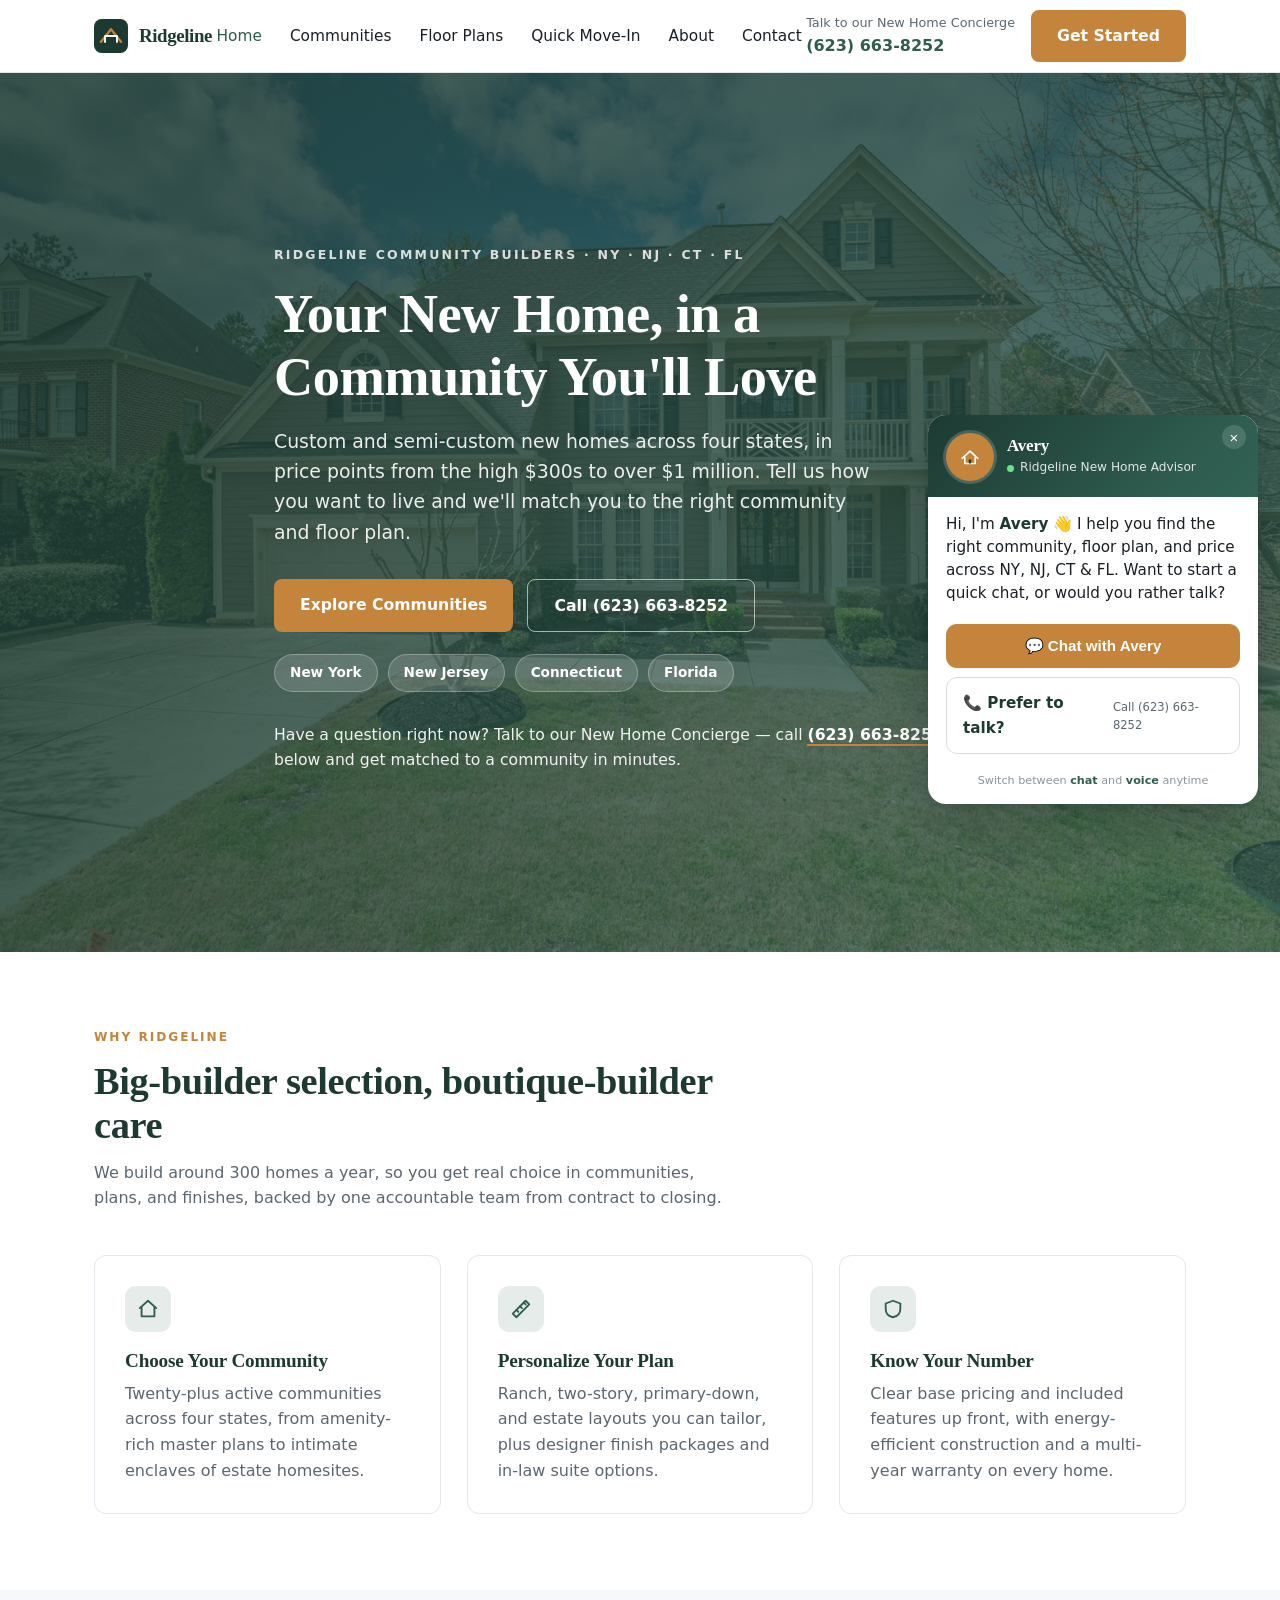
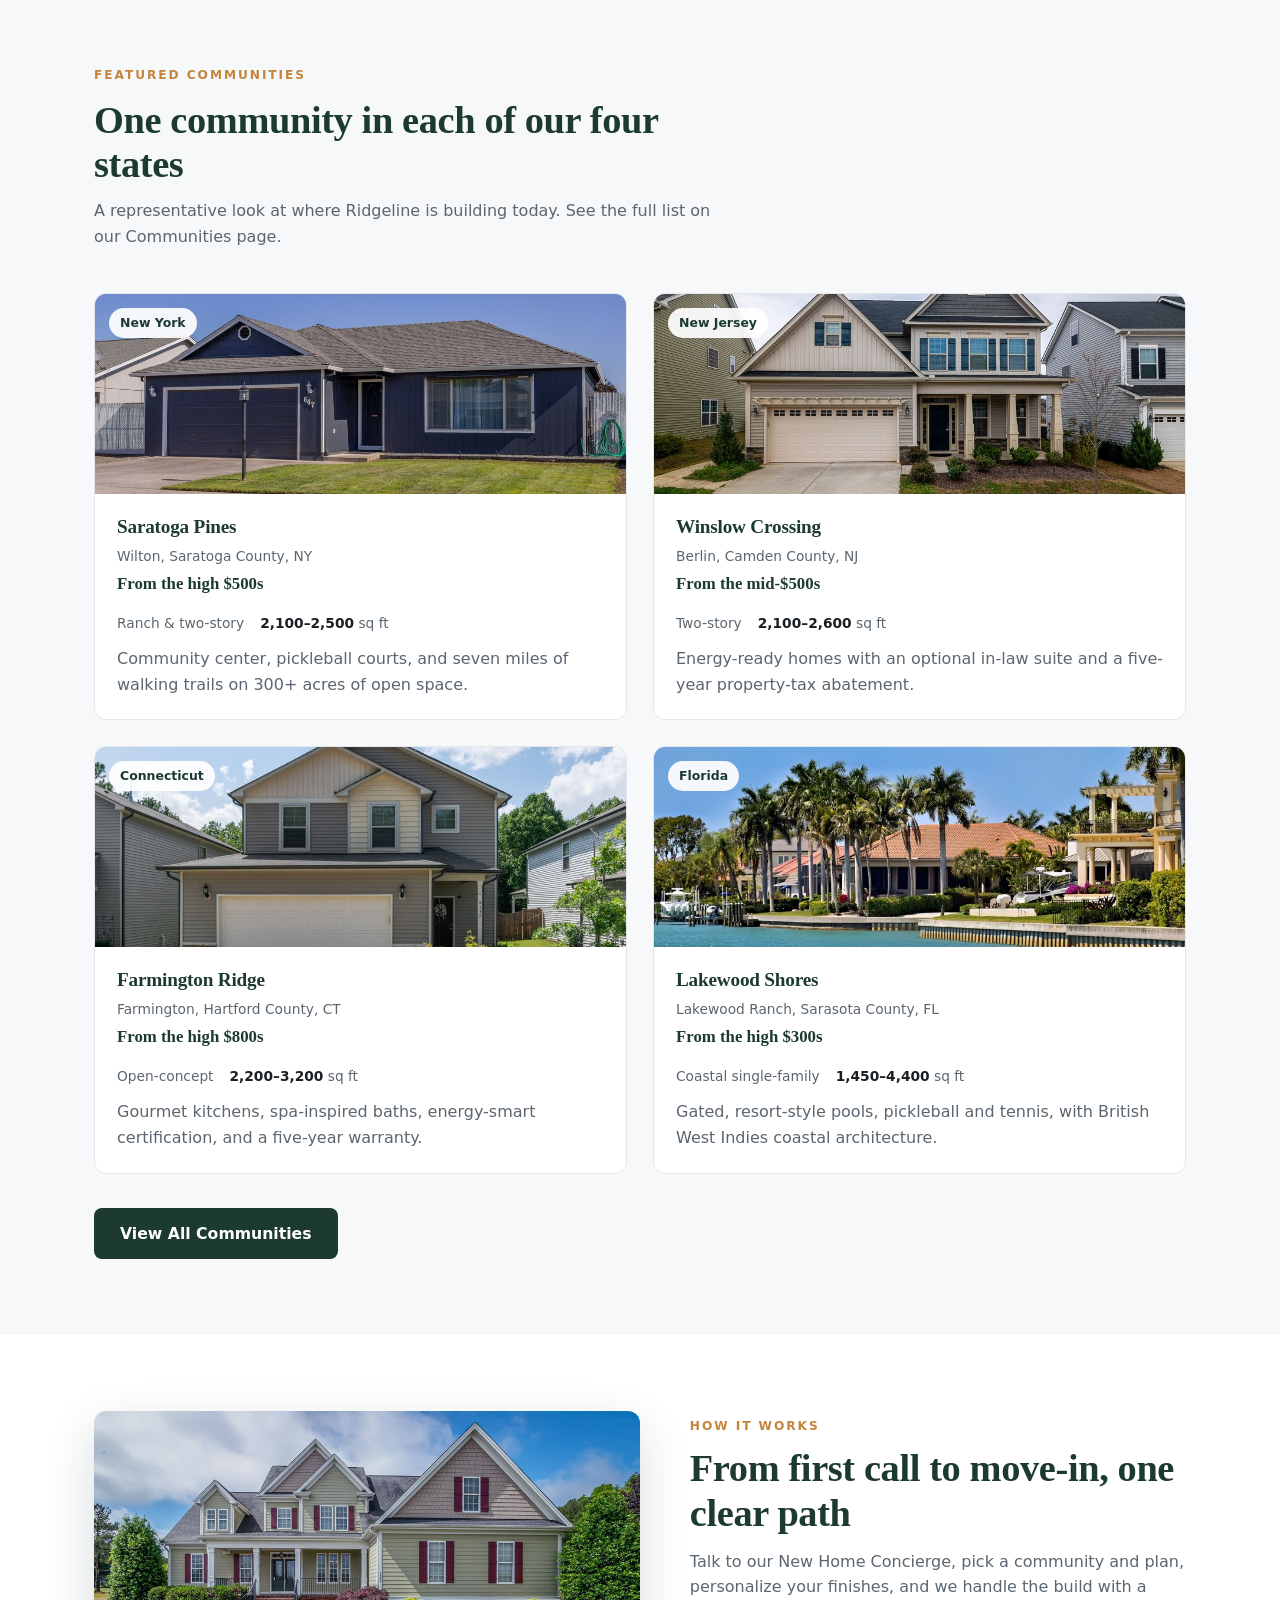
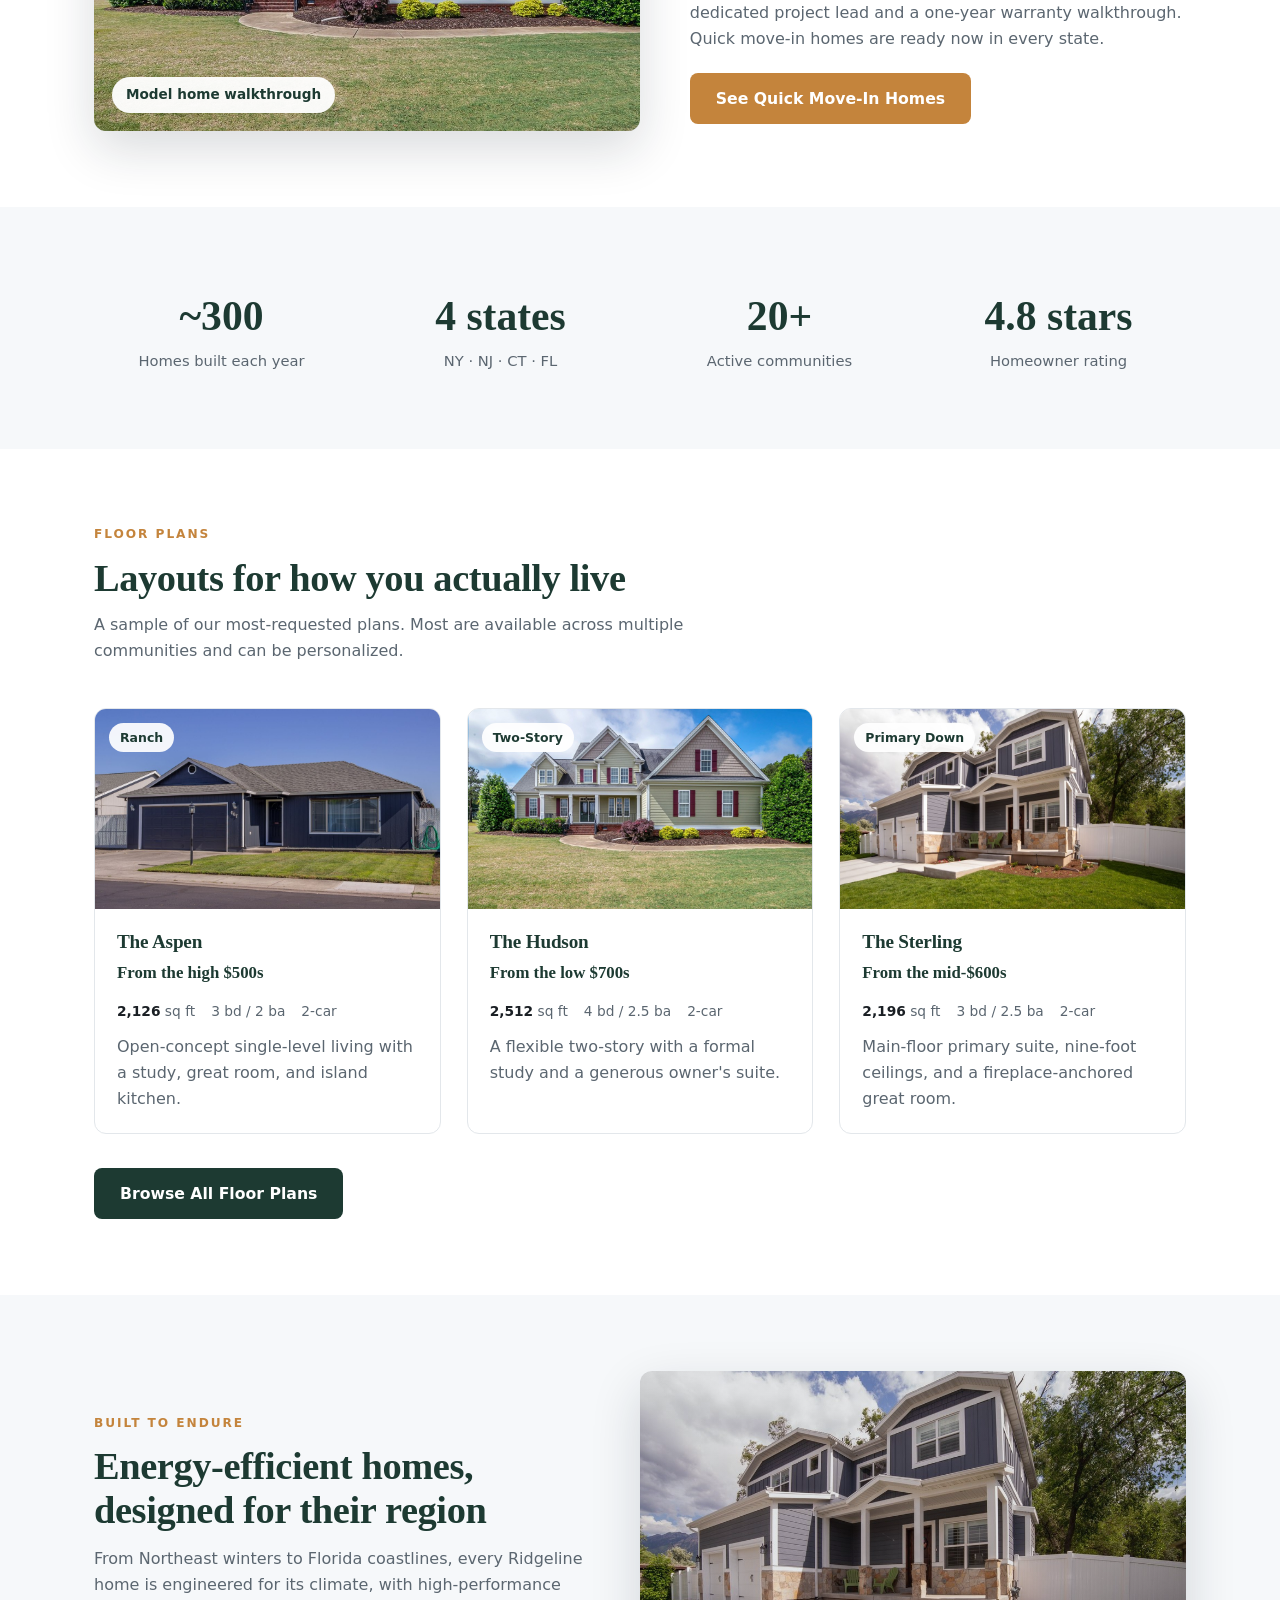
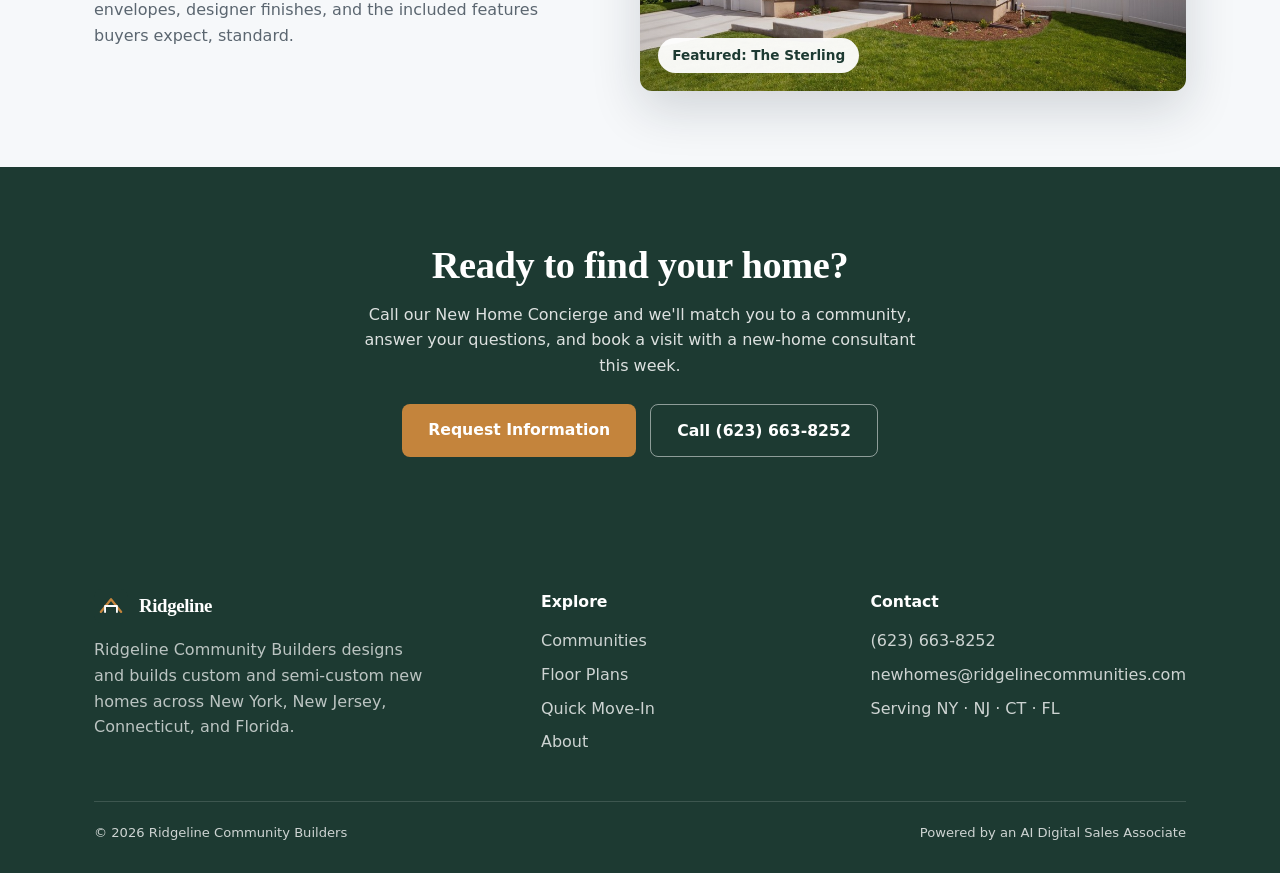
==== index.html @ 49676706 "Ridgeline Communities DSA demo: site + Avery GHL chat widget + branded concierge launcher (chat/voic" ====
<!doctype html>
<html lang="en">
<head>
<meta charset="utf-8">
<meta name="viewport" content="width=device-width, initial-scale=1">
<meta name="robots" content="noindex,nofollow">
<title>Ridgeline Community Builders | New Homes in NY, NJ, CT &amp; FL</title>
<meta name="description" content="Ridgeline Community Builders designs and builds custom and semi-custom new homes across New York, New Jersey, Connecticut, and Florida. Find your community, floor plan, and price.">
<link rel="stylesheet" href="assets/style.css">
<link rel="icon" href="data:image/svg+xml,%3Csvg xmlns='http://www.w3.org/2000/svg' viewBox='0 0 40 40'%3E%3Crect width='40' height='40' rx='9' fill='%231d3a32'/%3E%3C/svg%3E">
</head>
<body>

<header class="site"><div class="wrap">
  <a class="logo" href="index.html"><svg class="mark" viewBox="0 0 40 40" fill="none" xmlns="http://www.w3.org/2000/svg"><rect width="40" height="40" rx="9" fill="#1d3a32"/><path d="M8 27L20 12l12 15" stroke="#c4843c" stroke-width="2.6" stroke-linecap="round" stroke-linejoin="round"/><path d="M13 27V20h14v7" stroke="#fff" stroke-width="2.2" stroke-linecap="round" stroke-linejoin="round"/></svg>Ridgeline</a>
  <nav class="main"><a href="index.html" style="color:var(--brand)">Home</a><a href="communities.html">Communities</a><a href="homes.html">Floor Plans</a><a href="quick-move-in.html">Quick Move-In</a><a href="about.html">About</a><a href="contact.html">Contact</a></nav>
  <div class="nav-cta">
    <div class="nav-phone"><span>Talk to our New Home Concierge</span><a href="tel:+16236638252">(623) 663-8252</a></div>
    <a class="btn" href="contact.html">Get Started</a>
  </div>
</div></header>

<!-- HERO -->
<section class="hero" style="background-image:linear-gradient(135deg,rgba(29,58,50,.86),rgba(47,93,80,.70)),url('assets/img/hero.jpg');background-size:cover;background-position:center"><div class="wrap">
  <p class="eyebrow">Ridgeline Community Builders &middot; NY &middot; NJ &middot; CT &middot; FL</p>
  <h1>Your New Home, in a Community You'll Love</h1>
  <p class="lead">Custom and semi-custom new homes across four states, in price points from the high $300s to over $1 million. Tell us how you want to live and we'll match you to the right community and floor plan.</p>
  <div class="actions">
    <a class="btn" href="communities.html">Explore Communities</a>
    <a class="btn ghost" href="tel:+16236638252">Call (623) 663-8252</a>
  </div>
  <div class="states">
    <span class="state-pill">New York</span>
    <span class="state-pill">New Jersey</span>
    <span class="state-pill">Connecticut</span>
    <span class="state-pill">Florida</span>
  </div>
  <p class="callbar">Have a question right now? Talk to our New Home Concierge &mdash; call <a href="tel:+16236638252">(623) 663-8252</a> or chat below and get matched to a community in minutes.</p>
</div></section>

<!-- WHY RIDGELINE -->
<section><div class="wrap">
  <div class="section-head"><p class="eyebrow">Why Ridgeline</p><h2>Big-builder selection, boutique-builder care</h2><p style="margin-top:12px">We build around 300 homes a year, so you get real choice in communities, plans, and finishes, backed by one accountable team from contract to closing.</p></div>
  <div class="grid c3">
    <div class="card"><div class="ico"><svg width='22' height='22' viewBox='0 0 24 24' fill='none' stroke='#2f5d50' stroke-width='2' stroke-linecap='round' stroke-linejoin='round'><path d='M3 11l9-8 9 8'/><path d='M5 10v10h14V10'/></svg></div><h3>Choose Your Community</h3><p>Twenty-plus active communities across four states, from amenity-rich master plans to intimate enclaves of estate homesites.</p></div>
    <div class="card"><div class="ico"><svg width='22' height='22' viewBox='0 0 24 24' fill='none' stroke='#2f5d50' stroke-width='2' stroke-linecap='round' stroke-linejoin='round'><path d='M3 17L17 3l4 4L7 21z'/><path d='M7 13l2 2M11 9l2 2M15 5l2 2'/></svg></div><h3>Personalize Your Plan</h3><p>Ranch, two-story, primary-down, and estate layouts you can tailor, plus designer finish packages and in-law suite options.</p></div>
    <div class="card"><div class="ico"><svg width='22' height='22' viewBox='0 0 24 24' fill='none' stroke='#2f5d50' stroke-width='2' stroke-linecap='round' stroke-linejoin='round'><path d='M12 3l8 3v6c0 5-3.5 8-8 9-4.5-1-8-4-8-9V6z'/></svg></div><h3>Know Your Number</h3><p>Clear base pricing and included features up front, with energy-efficient construction and a multi-year warranty on every home.</p></div>
  </div>
</div></section>

<!-- FEATURED COMMUNITIES -->
<section class="alt"><div class="wrap">
  <div class="section-head"><p class="eyebrow">Featured Communities</p><h2>One community in each of our four states</h2><p style="margin-top:12px">A representative look at where Ridgeline is building today. See the full list on our Communities page.</p></div>
  <div class="grid c2">
    <div class="tile"><div class="ph" style="background-image:url('assets/img/aspen.jpg');background-size:cover;background-position:center"><span>New York</span></div><div class="body"><h3>Saratoga Pines</h3><div class="loc">Wilton, Saratoga County, NY</div><div class="price">From the high $500s</div><div class="meta"><span>Ranch &amp; two-story</span><span><b>2,100&ndash;2,500</b> sq ft</span></div><p style="margin-top:12px">Community center, pickleball courts, and seven miles of walking trails on 300+ acres of open space.</p></div></div>
    <div class="tile"><div class="ph" style="background-image:url('assets/img/winslow-crossing.jpg');background-size:cover;background-position:center"><span>New Jersey</span></div><div class="body"><h3>Winslow Crossing</h3><div class="loc">Berlin, Camden County, NJ</div><div class="price">From the mid-$500s</div><div class="meta"><span>Two-story</span><span><b>2,100&ndash;2,600</b> sq ft</span></div><p style="margin-top:12px">Energy-ready homes with an optional in-law suite and a five-year property-tax abatement.</p></div></div>
    <div class="tile"><div class="ph" style="background-image:url('assets/img/farmington-ridge.jpg');background-size:cover;background-position:center"><span>Connecticut</span></div><div class="body"><h3>Farmington Ridge</h3><div class="loc">Farmington, Hartford County, CT</div><div class="price">From the high $800s</div><div class="meta"><span>Open-concept</span><span><b>2,200&ndash;3,200</b> sq ft</span></div><p style="margin-top:12px">Gourmet kitchens, spa-inspired baths, energy-smart certification, and a five-year warranty.</p></div></div>
    <div class="tile"><div class="ph" style="background-image:url('assets/img/lakewood-shores.jpg');background-size:cover;background-position:center"><span>Florida</span></div><div class="body"><h3>Lakewood Shores</h3><div class="loc">Lakewood Ranch, Sarasota County, FL</div><div class="price">From the high $300s</div><div class="meta"><span>Coastal single-family</span><span><b>1,450&ndash;4,400</b> sq ft</span></div><p style="margin-top:12px">Gated, resort-style pools, pickleball and tennis, with British West Indies coastal architecture.</p></div></div>
  </div>
  <div class="actions" style="margin-top:34px"><a class="btn dark" href="communities.html">View All Communities</a></div>
</div></section>

<!-- PROCESS -->
<section><div class="wrap"><div class="media-row">
  <div class="media-box" style="background-image:linear-gradient(0deg,rgba(20,30,45,.12),rgba(20,30,45,.12)),url('assets/img/hudson.jpg');background-size:cover;background-position:center"><span class="tag">Model home walkthrough</span></div>
  <div>
    <p class="eyebrow" style="color:var(--accent);text-transform:uppercase;letter-spacing:.16em;font-size:.76rem;font-weight:700;margin-bottom:10px">How It Works</p>
    <h2>From first call to move-in, one clear path</h2>
    <p style="margin-top:14px">Talk to our New Home Concierge, pick a community and plan, personalize your finishes, and we handle the build with a dedicated project lead and a one-year warranty walkthrough. Quick move-in homes are ready now in every state.</p>
    <div class="actions" style="margin-top:22px"><a class="btn" href="quick-move-in.html">See Quick Move-In Homes</a></div>
  </div>
</div></div></section>

<!-- STATS -->
<section class="alt"><div class="wrap"><div class="stats">
  <div class="stat"><div class="n">~300</div><div class="l">Homes built each year</div></div>
  <div class="stat"><div class="n">4 states</div><div class="l">NY &middot; NJ &middot; CT &middot; FL</div></div>
  <div class="stat"><div class="n">20+</div><div class="l">Active communities</div></div>
  <div class="stat"><div class="n">4.8 stars</div><div class="l">Homeowner rating</div></div>
</div></div></section>

<!-- FLOOR PLANS -->
<section><div class="wrap">
  <div class="section-head"><p class="eyebrow">Floor Plans</p><h2>Layouts for how you actually live</h2><p style="margin-top:12px">A sample of our most-requested plans. Most are available across multiple communities and can be personalized.</p></div>
  <div class="grid c3">
    <div class="tile"><div class="ph" style="background-image:url('assets/img/aspen.jpg');background-size:cover;background-position:center"><span>Ranch</span></div><div class="body"><h3>The Aspen</h3><div class="price">From the high $500s</div><div class="meta"><span><b>2,126</b> sq ft</span><span>3 bd / 2 ba</span><span>2-car</span></div><p style="margin-top:12px">Open-concept single-level living with a study, great room, and island kitchen.</p></div></div>
    <div class="tile"><div class="ph" style="background-image:url('assets/img/hudson.jpg');background-size:cover;background-position:center"><span>Two-Story</span></div><div class="body"><h3>The Hudson</h3><div class="price">From the low $700s</div><div class="meta"><span><b>2,512</b> sq ft</span><span>4 bd / 2.5 ba</span><span>2-car</span></div><p style="margin-top:12px">A flexible two-story with a formal study and a generous owner's suite.</p></div></div>
    <div class="tile"><div class="ph" style="background-image:url('assets/img/sterling.jpg');background-size:cover;background-position:center"><span>Primary Down</span></div><div class="body"><h3>The Sterling</h3><div class="price">From the mid-$600s</div><div class="meta"><span><b>2,196</b> sq ft</span><span>3 bd / 2.5 ba</span><span>2-car</span></div><p style="margin-top:12px">Main-floor primary suite, nine-foot ceilings, and a fireplace-anchored great room.</p></div></div>
  </div>
  <div class="actions" style="margin-top:34px"><a class="btn dark" href="homes.html">Browse All Floor Plans</a></div>
</div></section>

<!-- CRAFTSMANSHIP -->
<section class="alt"><div class="wrap"><div class="media-row rev">
  <div>
    <p class="eyebrow" style="color:var(--accent);text-transform:uppercase;letter-spacing:.16em;font-size:.76rem;font-weight:700;margin-bottom:10px">Built to Endure</p>
    <h2>Energy-efficient homes, designed for their region</h2>
    <p style="margin-top:14px">From Northeast winters to Florida coastlines, every Ridgeline home is engineered for its climate, with high-performance envelopes, designer finishes, and the included features buyers expect, standard.</p>
  </div>
  <div class="media-box" style="background-image:linear-gradient(0deg,rgba(20,30,45,.12),rgba(20,30,45,.12)),url('assets/img/sterling.jpg');background-size:cover;background-position:center"><span class="tag">Featured: The Sterling</span></div>
</div></div></section>

<!-- CTA BAND -->
<section class="cta-band"><div class="wrap">
  <h2>Ready to find your home?</h2>
  <p>Call our New Home Concierge and we'll match you to a community, answer your questions, and book a visit with a new-home consultant this week.</p>
  <div class="actions" style="justify-content:center;display:flex;gap:14px;flex-wrap:wrap">
    <a class="btn" href="contact.html">Request Information</a>
    <a class="btn ghost" href="tel:+16236638252" style="border-color:rgba(255,255,255,.5)">Call (623) 663-8252</a>
  </div>
</div></section>

<footer class="site"><div class="wrap">
  <div class="cols">
    <div>
      <div class="logo"><svg class="mark" viewBox="0 0 40 40" fill="none" xmlns="http://www.w3.org/2000/svg"><rect width="40" height="40" rx="9" fill="#1d3a32"/><path d="M8 27L20 12l12 15" stroke="#c4843c" stroke-width="2.6" stroke-linecap="round" stroke-linejoin="round"/><path d="M13 27V20h14v7" stroke="#fff" stroke-width="2.2" stroke-linecap="round" stroke-linejoin="round"/></svg>Ridgeline</div>
      <p style="color:rgba(255,255,255,.7);max-width:340px">Ridgeline Community Builders designs and builds custom and semi-custom new homes across New York, New Jersey, Connecticut, and Florida.</p>
    </div>
    <div><h4>Explore</h4><a href="communities.html">Communities</a><a href="homes.html">Floor Plans</a><a href="quick-move-in.html">Quick Move-In</a><a href="about.html">About</a></div>
    <div><h4>Contact</h4>
      <a href="tel:+16236638252">(623) 663-8252</a>
      <a href="mailto:newhomes@ridgelinecommunities.com">newhomes@ridgelinecommunities.com</a>
      <a href="contact.html">Serving NY &middot; NJ &middot; CT &middot; FL</a>
    </div>
  </div>
  <div class="legal">
    <span>&copy; 2026 Ridgeline Community Builders</span>
    <span>Powered by an AI Digital Sales Associate</span>
  </div>
</div></footer>

<!-- ===== AVERY: GHL Chat Widget (ContractorOS location Pnvxm9rP62oWVOV2lQ0C, widget 6a3be5fe5ccb4c81af66426f) ===== -->
<script src="https://widgets.leadconnectorhq.com/loader.js" data-resources-url="https://widgets.leadconnectorhq.com/chat-widget/loader.js" data-widget-id="6a3be5fe5ccb4c81af66426f"></script>


<!-- Ridgeline DSA: Avery branded concierge launcher (chat + voice switch) -->
<script defer src="assets/dsa-concierge.js"></script>
</body></html>
---- assets/style.css ----
:root {
  --brand: #2f5d50;
  --brand-dark: #1d3a32;
  --accent: #c4843c;
  --ink: #1a1f24;
  --muted: #5b6670;
  --line: #e3e7eb;
  --bg: #ffffff;
  --bg-alt: #f6f8fa;
  --max: 1140px;
  --r: 12px;
  font-synthesis: none;
}
* { box-sizing: border-box; margin: 0; padding: 0; }
html { scroll-behavior: smooth; }
body {
  font-family: system-ui, -apple-system, 'Segoe UI', Roboto, Helvetica, Arial, sans-serif;
  color: var(--ink);
  background: var(--bg);
  line-height: 1.6;
  -webkit-font-smoothing: antialiased;
}
img { max-width: 100%; display: block; }
a { color: var(--brand); text-decoration: none; }
.wrap { max-width: var(--max); margin: 0 auto; padding: 0 24px; }
h1,h2,h3 { font-family: 'Georgia', 'Times New Roman', serif; line-height: 1.15; color: var(--brand-dark); letter-spacing: -.01em; }
h1 { font-size: clamp(2.1rem, 5vw, 3.4rem); }
h2 { font-size: clamp(1.6rem, 3.5vw, 2.4rem); }
h3 { font-size: 1.2rem; }
p { color: var(--muted); }
.btn {
  display: inline-block; background: var(--accent); color: #fff; font-weight: 600;
  padding: 13px 26px; border-radius: 8px; border: 0; cursor: pointer;
  transition: transform .15s ease, filter .15s ease; font-size: .98rem;
}
.btn:hover { filter: brightness(1.07); transform: translateY(-1px); }
.btn.ghost { background: transparent; border: 1.5px solid rgba(255,255,255,.6); color: #fff; }
.btn.dark { background: var(--brand-dark); }

/* Header */
header.site {
  position: sticky; top: 0; z-index: 50; background: rgba(255,255,255,.92);
  backdrop-filter: saturate(180%) blur(10px); border-bottom: 1px solid var(--line);
}
header.site .wrap { display: flex; align-items: center; justify-content: space-between; height: 72px; }
.logo { display: flex; align-items: center; gap: 11px; font-family: 'Georgia', 'Times New Roman', serif; font-weight: 700;
  font-size: 1.18rem; color: var(--brand-dark); letter-spacing: -.02em; }
.logo .mark { width: 34px; height: 34px; flex: 0 0 34px; }
nav.main { display: flex; align-items: center; gap: 28px; }
nav.main a { color: var(--ink); font-weight: 500; font-size: .96rem; }
nav.main a:hover { color: var(--brand); }
.nav-cta { display: flex; align-items: center; gap: 16px; }
.nav-phone { font-weight: 600; color: var(--brand-dark); white-space: nowrap; }
.nav-phone span { color: var(--muted); font-weight: 500; font-size: .8rem; display: block; }
@media (max-width: 820px){ nav.main{display:none;} }

/* Hero */
.hero { position: relative; color: #fff; overflow: hidden;
  background: linear-gradient(135deg, var(--brand-dark) 0%, var(--brand) 60%, var(--accent) 140%); }
.hero::after { content:""; position:absolute; inset:0; opacity:.16;
  background-image: url("data:image/svg+xml,%3Csvg%20xmlns%3D%27http%3A//www.w3.org/2000/svg%27%20width%3D%27120%27%20height%3D%27120%27%3E%3Cg%20fill%3D%27none%27%20stroke%3D%27%2523ffffff%27%20stroke-width%3D%271.2%27%20opacity%3D%270.5%27%3E%3Cpath%20d%3D%27M-10%2090%20Q%2030%2050%2070%2080%20T%20150%2070%27/%3E%3Cpath%20d%3D%27M-10%2060%20Q%2030%2020%2070%2050%20T%20150%2040%27/%3E%3Cpath%20d%3D%27M-10%20120%20Q%2030%2080%2070%20110%20T%20150%20100%27/%3E%3C/g%3E%3C/svg%3E"); background-size: cover; mix-blend-mode: overlay; }
.hero .wrap { position: relative; z-index: 2; padding: 96px 24px 104px; max-width: 780px; }
.hero .eyebrow { text-transform: uppercase; letter-spacing: .18em; font-size: .78rem;
  font-weight: 700; color: rgba(255,255,255,.82); margin-bottom: 18px; }
.hero h1 { color: #fff; margin-bottom: 18px; }
.hero p.lead { color: rgba(255,255,255,.9); font-size: 1.18rem; max-width: 600px; margin-bottom: 32px; }
.hero .actions { display: flex; gap: 14px; flex-wrap: wrap; }
.hero .callbar { margin-top: 30px; font-size: .98rem; color: rgba(255,255,255,.92); }
.hero .callbar a { color:#fff; font-weight: 700; border-bottom: 2px solid var(--accent); }

/* Sections */
section { padding: 76px 0; }
section.alt { background: var(--bg-alt); }
.section-head { max-width: 640px; margin-bottom: 44px; }
.section-head .eyebrow { text-transform: uppercase; letter-spacing: .16em; font-size: .76rem;
  font-weight: 700; color: var(--accent); margin-bottom: 12px; }
.grid { display: grid; gap: 26px; }
.grid.c3 { grid-template-columns: repeat(3, 1fr); }
.grid.c2 { grid-template-columns: repeat(2, 1fr); }
@media (max-width: 860px){ .grid.c3,.grid.c2 { grid-template-columns: 1fr; } }
.card { background: #fff; border: 1px solid var(--line); border-radius: var(--r); padding: 30px;
  transition: box-shadow .2s ease, transform .2s ease; }
.card:hover { box-shadow: 0 14px 40px rgba(20,30,45,.09); transform: translateY(-3px); }
.card .ico { width: 46px; height: 46px; border-radius: 11px; display: grid; place-items: center;
  background: color-mix(in srgb, var(--brand) 12%, #fff); margin-bottom: 18px; }
.card h3 { margin-bottom: 9px; }

/* Feature media row */
.media-row { display: grid; grid-template-columns: 1.1fr 1fr; gap: 50px; align-items: center; }
.media-row.rev { grid-template-columns: 1fr 1.1fr; }
@media (max-width: 860px){ .media-row, .media-row.rev { grid-template-columns: 1fr; } }
.media-box { border-radius: var(--r); min-height: 320px; background: var(--brand);
  background-image: url("data:image/svg+xml,%3Csvg%20xmlns%3D%27http%3A//www.w3.org/2000/svg%27%20width%3D%27120%27%20height%3D%27120%27%3E%3Cg%20fill%3D%27none%27%20stroke%3D%27%2523ffffff%27%20stroke-width%3D%271.2%27%20opacity%3D%270.5%27%3E%3Cpath%20d%3D%27M-10%2090%20Q%2030%2050%2070%2080%20T%20150%2070%27/%3E%3Cpath%20d%3D%27M-10%2060%20Q%2030%2020%2070%2050%20T%20150%2040%27/%3E%3Cpath%20d%3D%27M-10%20120%20Q%2030%2080%2070%20110%20T%20150%20100%27/%3E%3C/g%3E%3C/svg%3E"); background-size: cover; position: relative; overflow: hidden;
  box-shadow: 0 18px 50px rgba(20,30,45,.16); }
.media-box .tag { position: absolute; left: 18px; bottom: 18px; background: rgba(255,255,255,.95);
  color: var(--brand-dark); font-weight: 600; font-size: .85rem; padding: 7px 14px; border-radius: 20px; }

/* Stats */
.stats { display: grid; grid-template-columns: repeat(4,1fr); gap: 24px; text-align: center; }
@media (max-width: 720px){ .stats { grid-template-columns: repeat(2,1fr); } }
.stat .n { font-family: 'Georgia', 'Times New Roman', serif; font-size: 2.6rem; color: var(--brand-dark); font-weight: 700; }
.stat .l { color: var(--muted); font-size: .92rem; }

/* Product / home cards */
.tile { border: 1px solid var(--line); border-radius: var(--r); overflow: hidden; background: #fff;
  transition: box-shadow .2s ease, transform .2s ease; }
.tile:hover { box-shadow: 0 14px 40px rgba(20,30,45,.1); transform: translateY(-3px); }
.tile .ph { height: 200px; background: linear-gradient(135deg, var(--brand) 0%, var(--accent) 130%);
  background-image: url("data:image/svg+xml,%3Csvg%20xmlns%3D%27http%3A//www.w3.org/2000/svg%27%20width%3D%27120%27%20height%3D%27120%27%3E%3Cg%20fill%3D%27none%27%20stroke%3D%27%2523ffffff%27%20stroke-width%3D%271.2%27%20opacity%3D%270.5%27%3E%3Cpath%20d%3D%27M-10%2090%20Q%2030%2050%2070%2080%20T%20150%2070%27/%3E%3Cpath%20d%3D%27M-10%2060%20Q%2030%2020%2070%2050%20T%20150%2040%27/%3E%3Cpath%20d%3D%27M-10%20120%20Q%2030%2080%2070%20110%20T%20150%20100%27/%3E%3C/g%3E%3C/svg%3E"); background-size: cover; position: relative; }
.tile .ph span { position: absolute; left: 14px; top: 14px; background: rgba(255,255,255,.92);
  color: var(--brand-dark); font-weight: 600; font-size: .78rem; padding: 5px 11px; border-radius: 16px; }
.tile .body { padding: 22px; }
.tile .body h3 { margin-bottom: 7px; }
.tile .meta { display:flex; gap: 16px; margin-top: 14px; color: var(--muted); font-size: .86rem; }
.tile .meta b { color: var(--ink); }

/* CTA band */
.cta-band { background: var(--brand-dark); color: #fff; text-align: center; }
.cta-band h2 { color: #fff; margin-bottom: 14px; }
.cta-band p { color: rgba(255,255,255,.85); max-width: 560px; margin: 0 auto 26px; }

/* Contact */
.contact-grid { display: grid; grid-template-columns: 1fr 1fr; gap: 46px; align-items: start; }
@media (max-width: 860px){ .contact-grid { grid-template-columns: 1fr; } }
.field { margin-bottom: 16px; }
.field label { display:block; font-weight: 600; font-size: .9rem; margin-bottom: 6px; color: var(--ink); }
.field input, .field textarea, .field select { width: 100%; padding: 12px 14px; border: 1px solid var(--line);
  border-radius: 8px; font: inherit; color: var(--ink); background: #fff; }
.field textarea { min-height: 120px; resize: vertical; }
.info-line { display:flex; gap: 14px; align-items: flex-start; margin-bottom: 20px; }
.info-line .ico { width: 42px; height: 42px; flex: 0 0 42px; border-radius: 10px; display:grid; place-items:center;
  background: color-mix(in srgb, var(--brand) 12%, #fff); }
.info-line b { display:block; color: var(--ink); }
.callout { background: var(--bg-alt); border: 1px solid var(--line); border-left: 4px solid var(--accent);
  border-radius: 8px; padding: 18px 20px; margin-top: 8px; }
.callout a { font-weight: 700; }

/* Chat widget (demo fallback) */
.chat-widget { border: 1px solid var(--line); border-radius: 14px; overflow: hidden; max-width: 380px;
  box-shadow: 0 18px 50px rgba(20,30,45,.12); background:#fff; }
.chat-head { background: var(--brand-dark); color:#fff; padding: 14px 16px; display:flex; align-items:center; gap:9px; }
.chat-dot { width: 9px; height: 9px; border-radius: 50%; background: #46d369; box-shadow: 0 0 0 3px rgba(70,211,105,.25); }
.chat-status { margin-left:auto; font-size:.78rem; color: rgba(255,255,255,.75); }
.chat-body { padding: 16px; display:flex; flex-direction:column; gap: 10px; background: var(--bg-alt); }
.bubble { padding: 10px 13px; border-radius: 12px; font-size: .9rem; max-width: 85%; }
.bubble.bot { background:#fff; border:1px solid var(--line); color: var(--ink); align-self:flex-start; border-bottom-left-radius:3px; }
.bubble.user { background: var(--brand); color:#fff; align-self:flex-end; border-bottom-right-radius:3px; }
.chat-foot { display:flex; gap: 8px; padding: 12px; border-top:1px solid var(--line); }
.chat-foot input { flex:1; border:1px solid var(--line); border-radius: 20px; padding: 9px 14px; font: inherit; }
.chat-foot button { background: var(--accent); color:#fff; border:0; border-radius: 20px; padding: 9px 18px; font-weight:600; cursor:pointer; }
.chat-note { font-size: .76rem; color: var(--muted); padding: 0 12px 12px; }

/* Footer */
footer.site { background: var(--brand-dark); color: rgba(255,255,255,.78); padding: 56px 0 30px; }
footer.site .cols { display:grid; grid-template-columns: 1.4fr 1fr 1fr; gap: 36px; margin-bottom: 38px; }
@media (max-width: 760px){ footer.site .cols { grid-template-columns: 1fr; } }
footer.site h4 { color:#fff; font-size: .98rem; margin-bottom: 14px; }
footer.site a { color: rgba(255,255,255,.78); display:block; margin-bottom: 8px; }
footer.site a:hover { color:#fff; }
footer.site .logo { color:#fff; margin-bottom: 14px; }
footer.site .legal { border-top: 1px solid rgba(255,255,255,.14); padding-top: 20px; font-size: .82rem;
  display:flex; justify-content: space-between; flex-wrap: wrap; gap: 8px; }

/* ===== Ridgeline Community Builders additions ===== */
.states { display:flex; flex-wrap:wrap; gap:10px; margin-top:22px; }
.state-pill { background: rgba(255,255,255,.14); border:1px solid rgba(255,255,255,.28); color:#fff;
  font-weight:600; font-size:.85rem; padding:7px 15px; border-radius:20px; }
.tile .body .price { color: var(--brand-dark); font-weight:700; font-family:'Georgia','Times New Roman',serif; font-size:1.05rem; margin-top:4px; }
.tile .loc { color: var(--muted); font-size:.86rem; margin-top:2px; }
.avery-launch { position:fixed; right:22px; bottom:22px; z-index:60; background:var(--brand-dark); color:#fff;
  border:0; border-radius:30px; padding:14px 22px; font-weight:600; font-size:.95rem; cursor:pointer;
  box-shadow:0 14px 40px rgba(20,30,45,.28); display:flex; align-items:center; gap:9px; }
.avery-launch .d { width:9px; height:9px; border-radius:50%; background:#46d369; box-shadow:0 0 0 3px rgba(70,211,105,.3); }
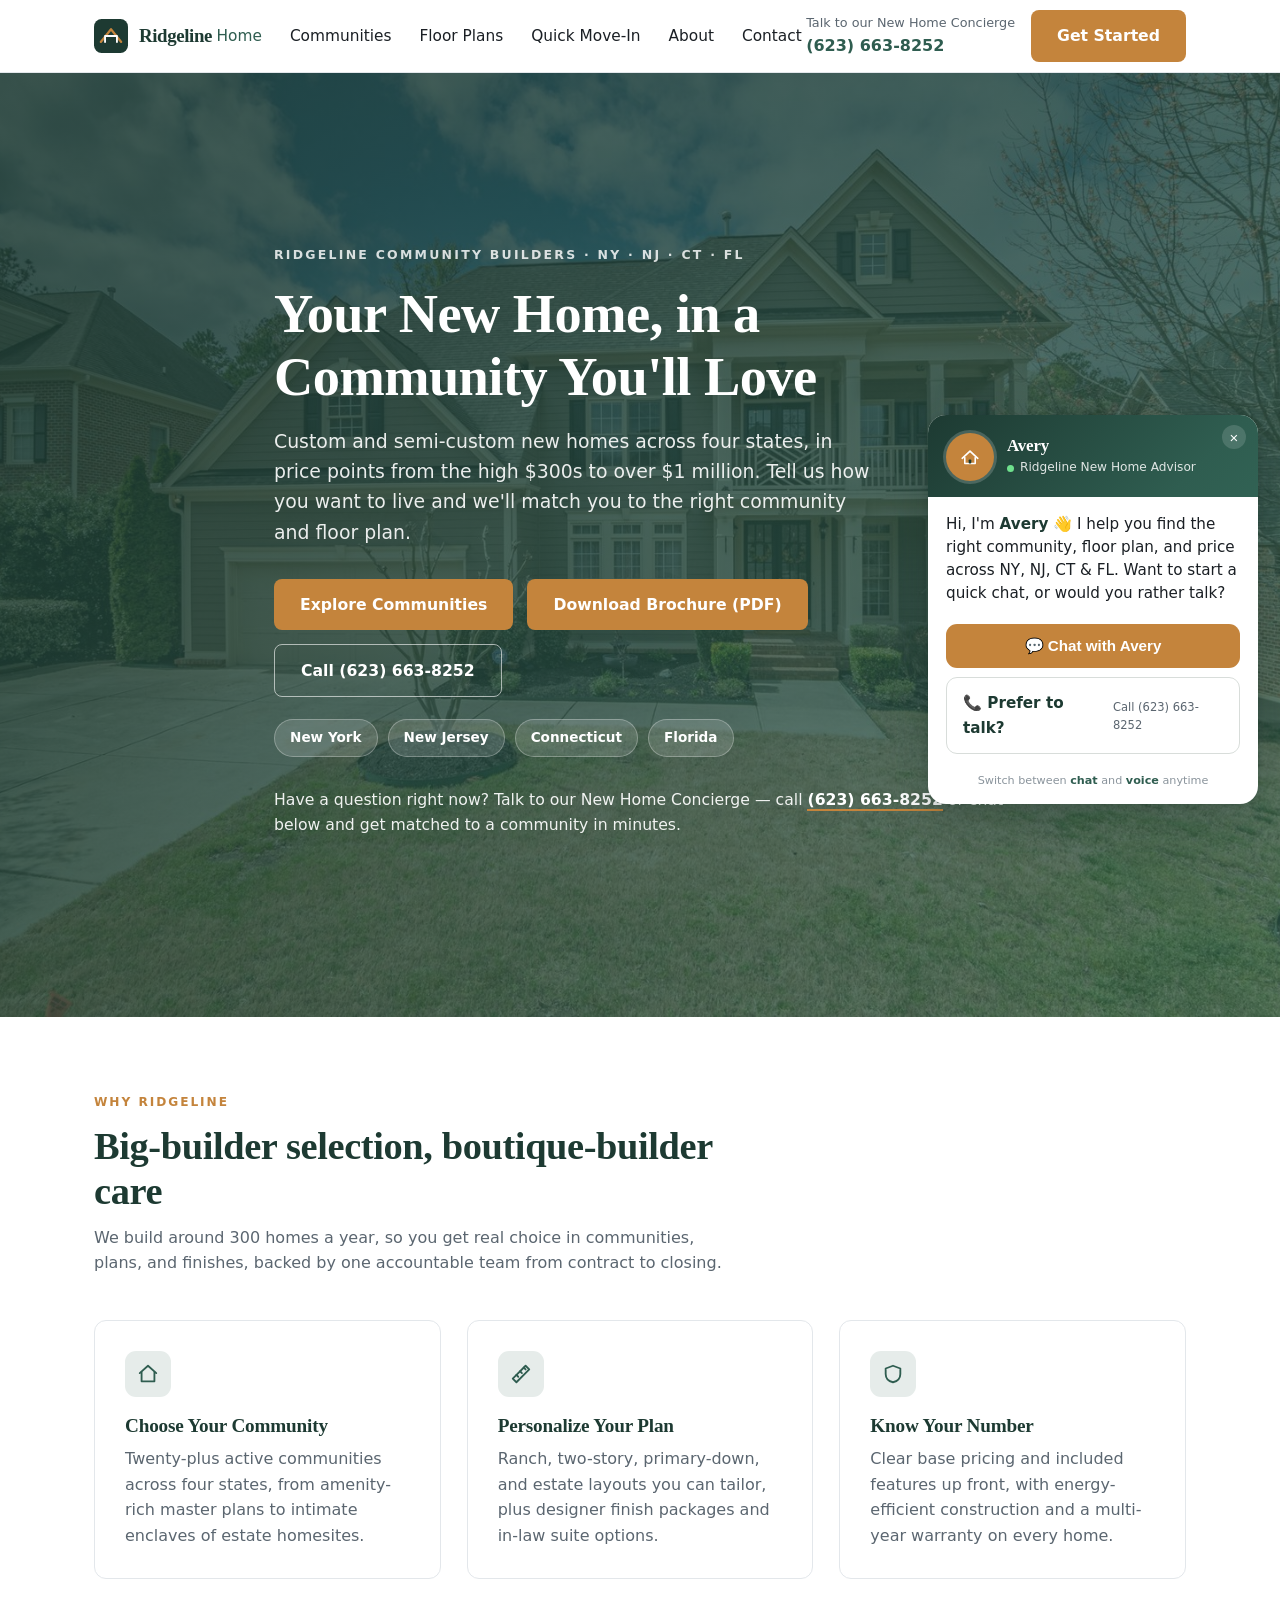
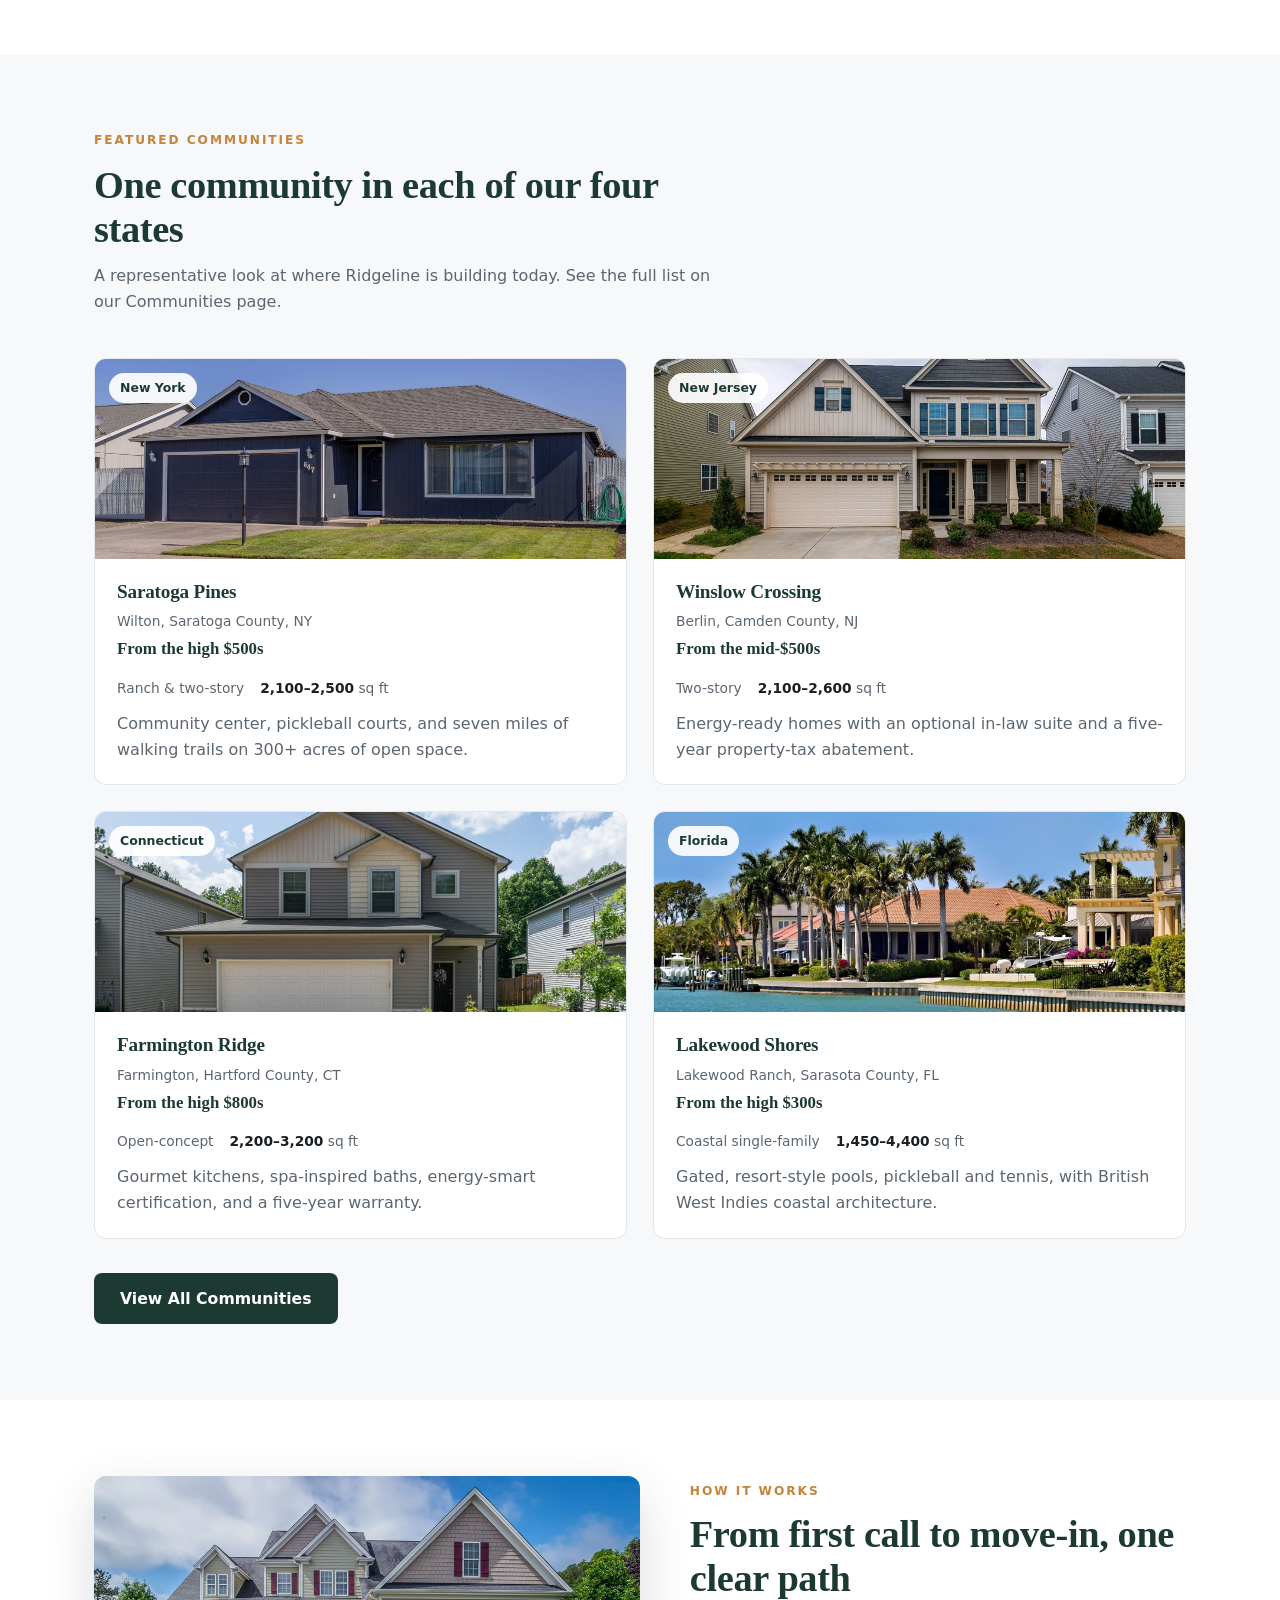
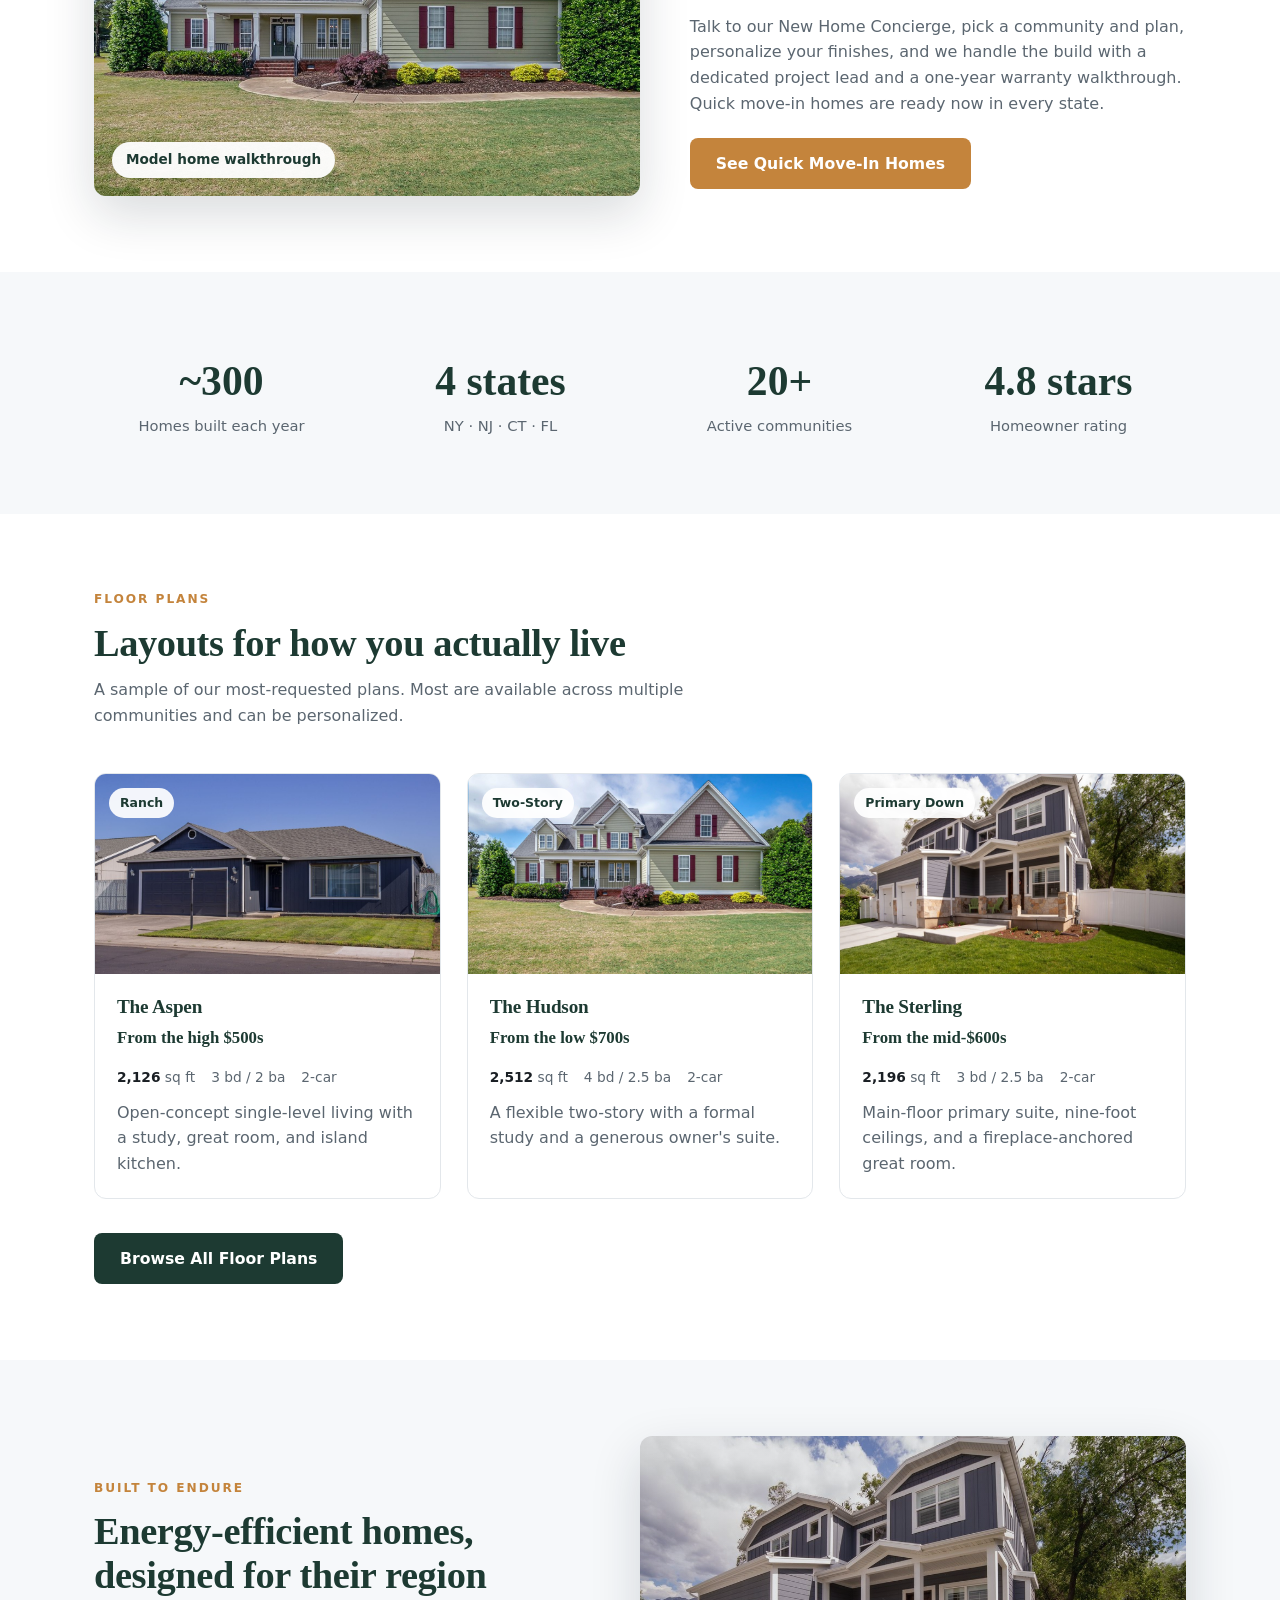
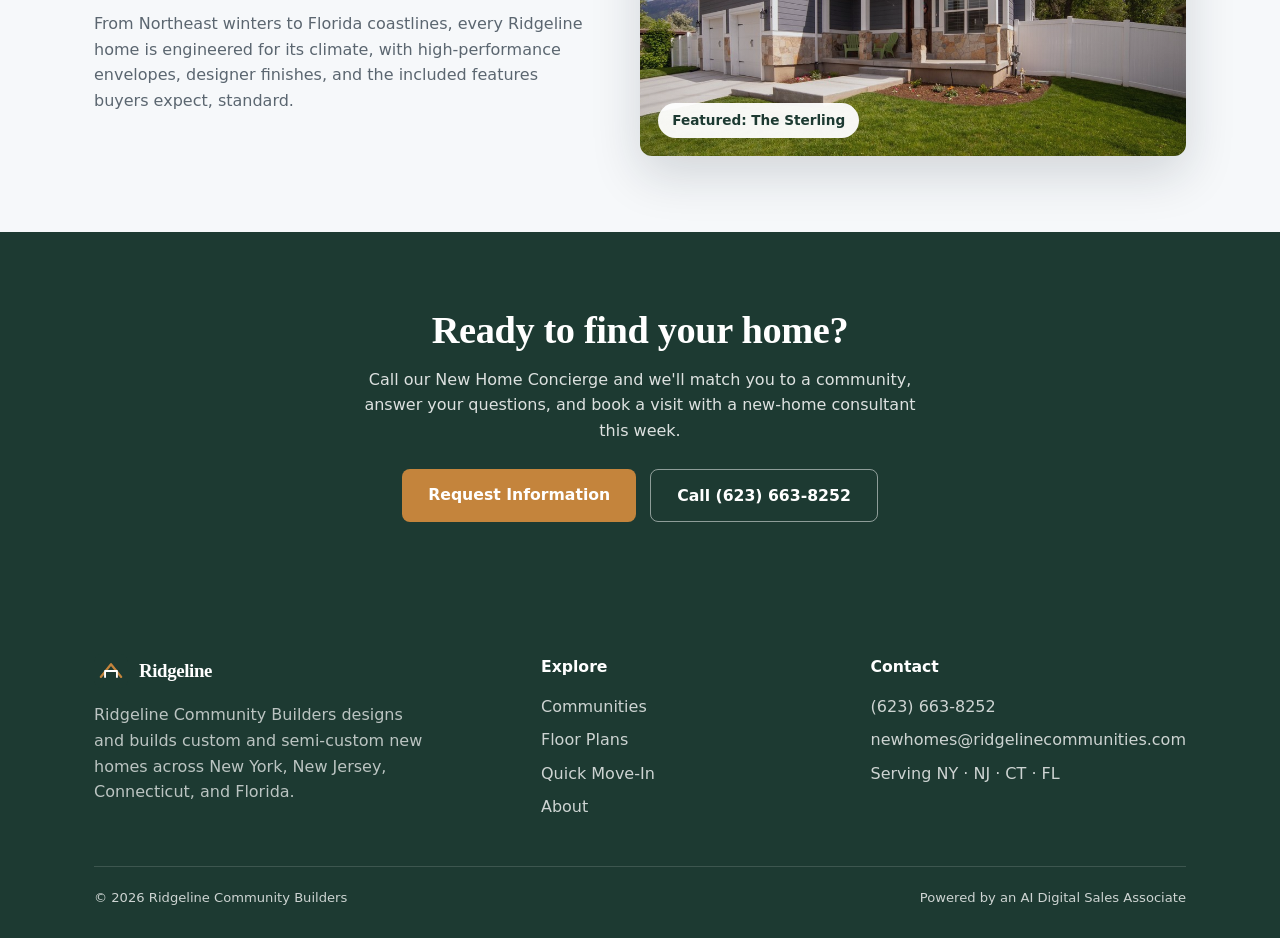
==== commit 6b7efe4c: "Add download buttons for floor plans + brochures across the site - homes.html: Download Floor Plan (" ====
--- a/index.html
+++ b/index.html
@@ -27,7 +27,7 @@
   <p class="lead">Custom and semi-custom new homes across four states, in price points from the high $300s to over $1 million. Tell us how you want to live and we'll match you to the right community and floor plan.</p>
   <div class="actions">
     <a class="btn" href="communities.html">Explore Communities</a>
-    <a class="btn ghost" href="tel:+16236638252">Call (623) 663-8252</a>
+    <a class="btn" href="assets/brochures/Ridgeline-Brochure-Master.pdf" target="_blank" rel="noopener">Download Brochure (PDF)</a><a class="btn ghost" href="tel:+16236638252">Call (623) 663-8252</a>
   </div>
   <div class="states">
     <span class="state-pill">New York</span>
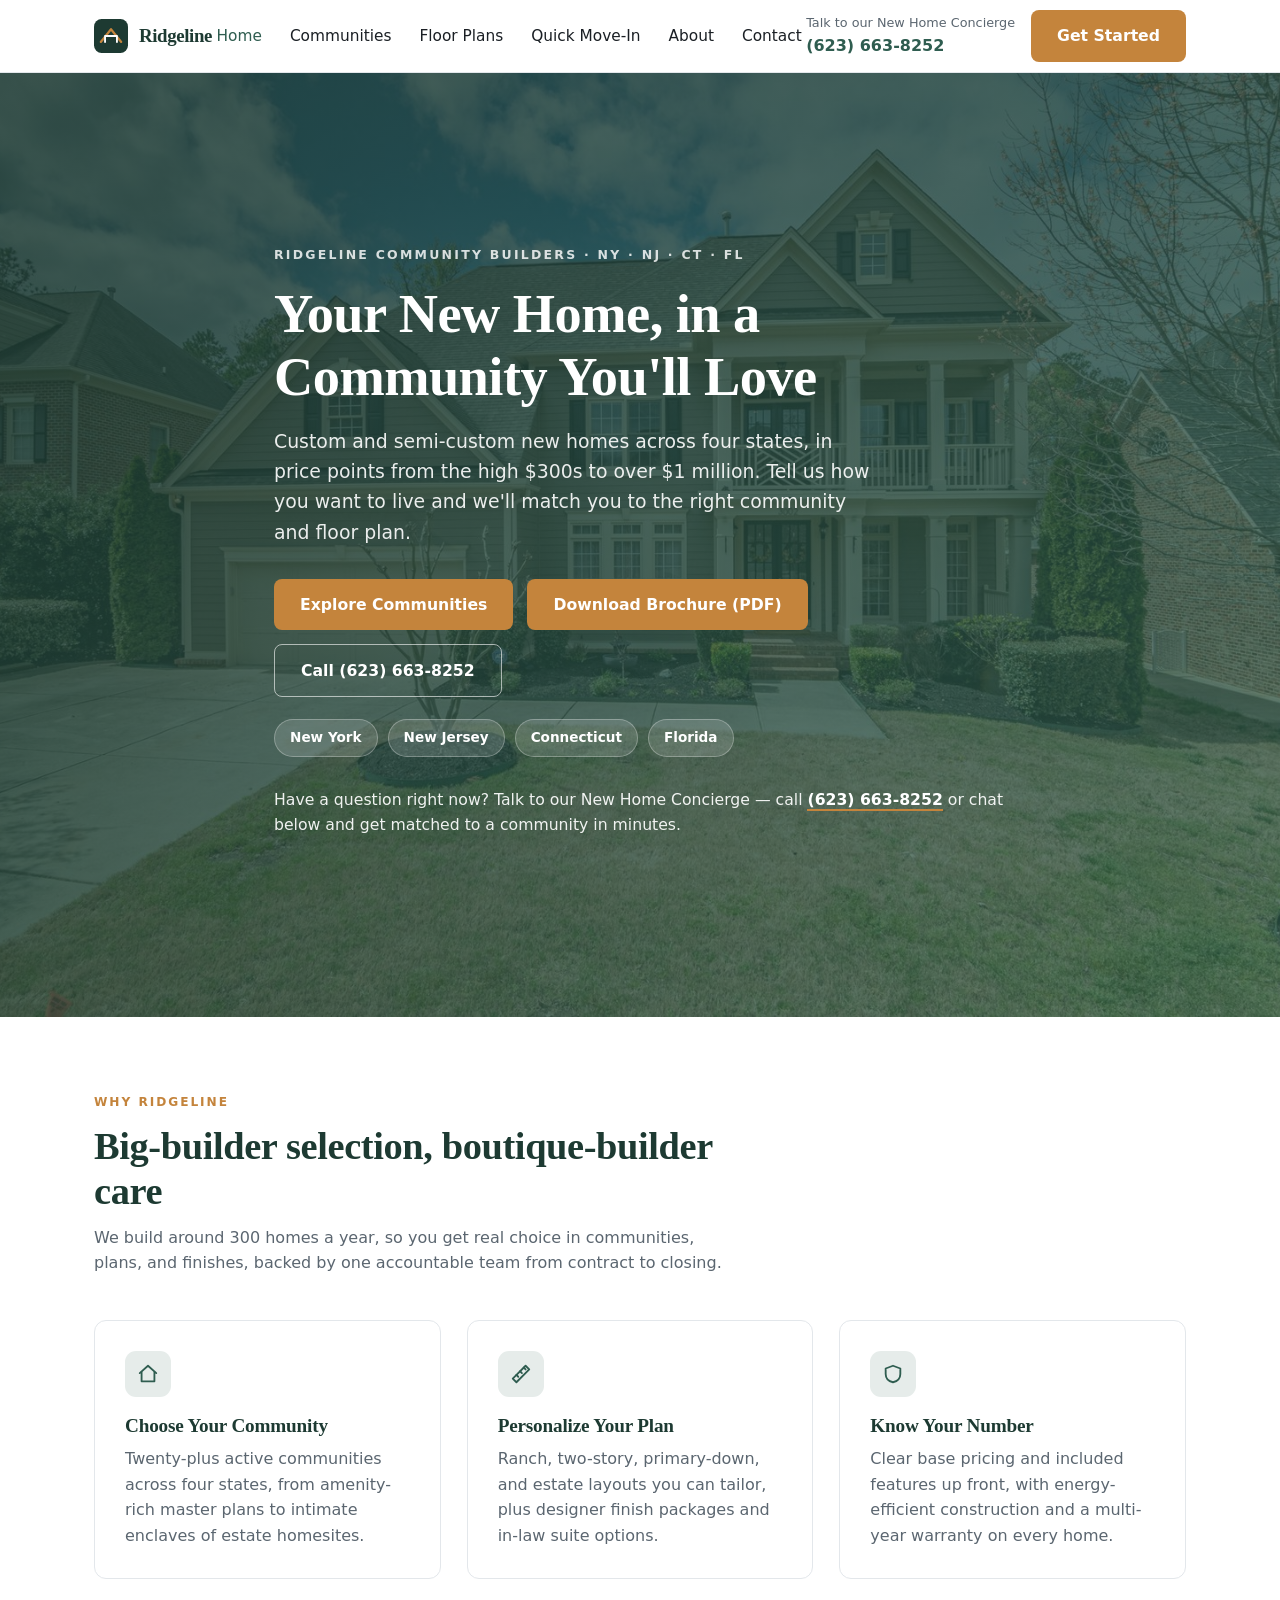
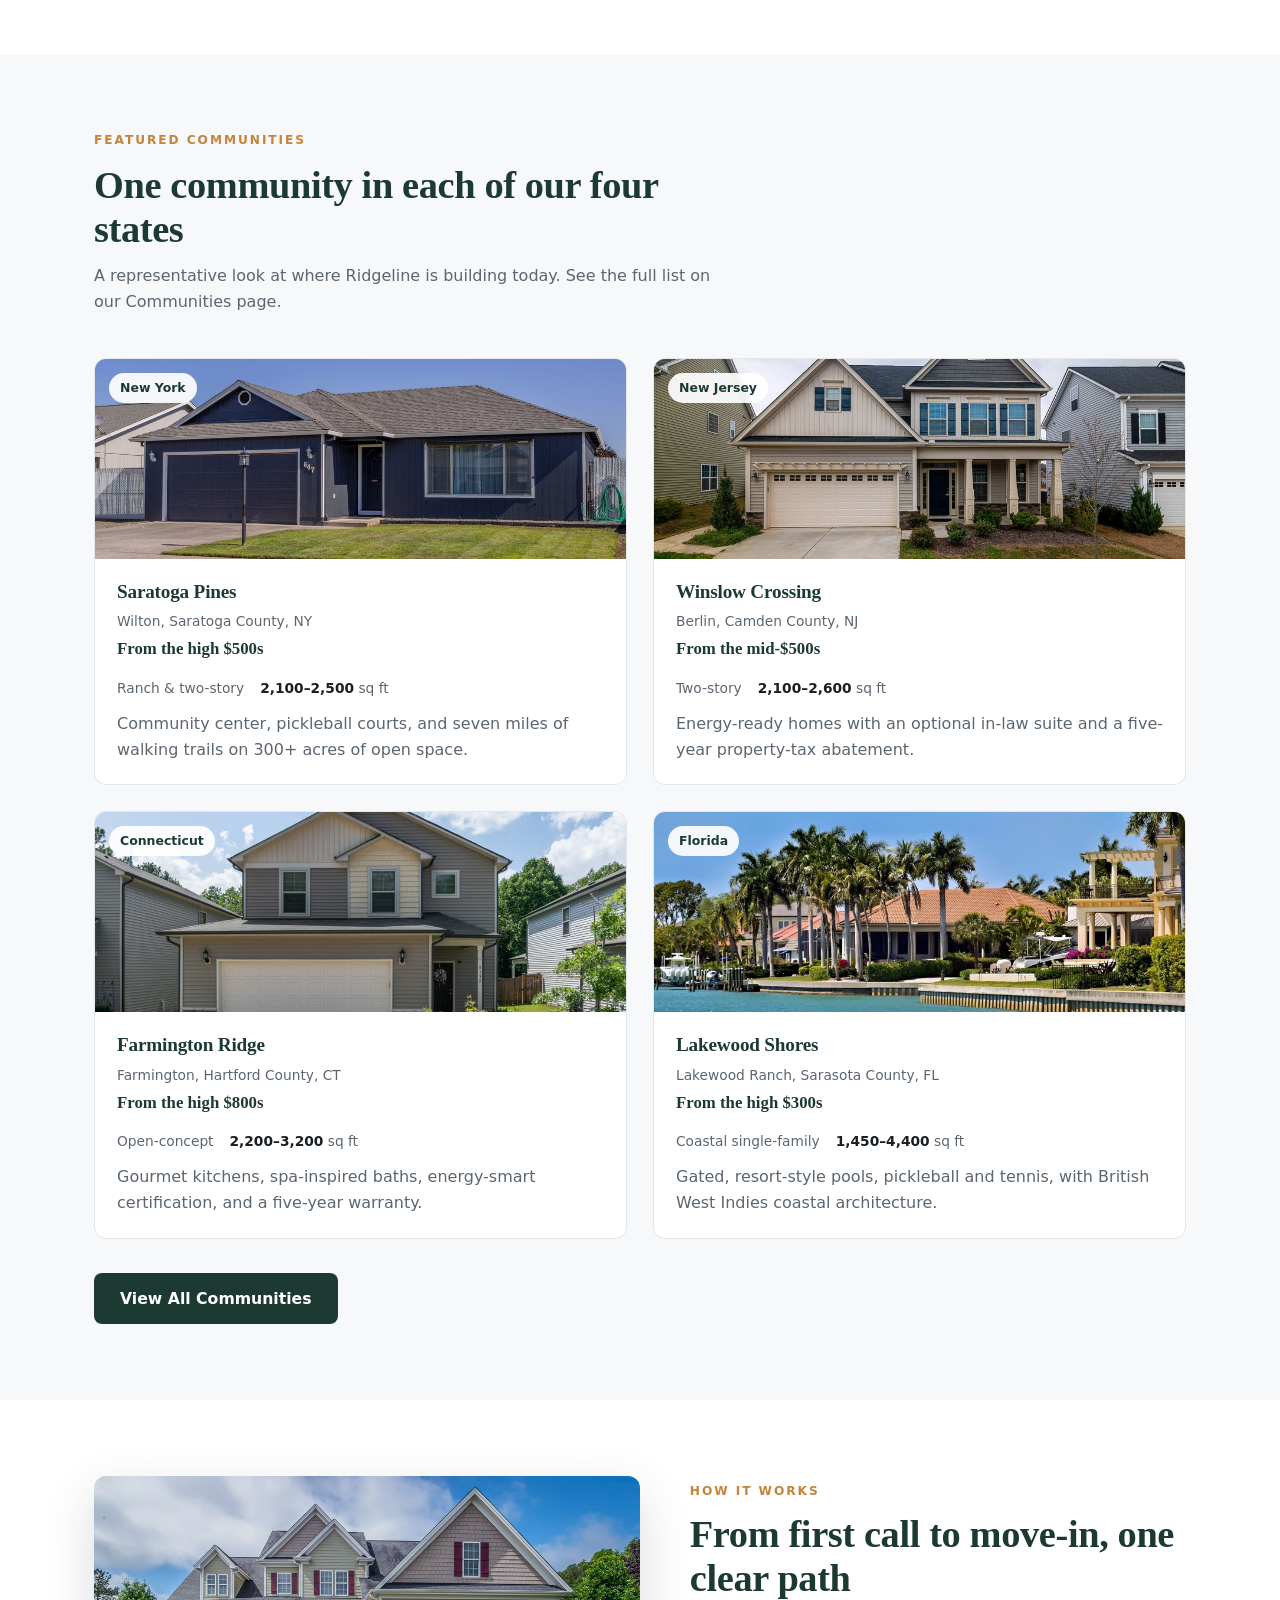
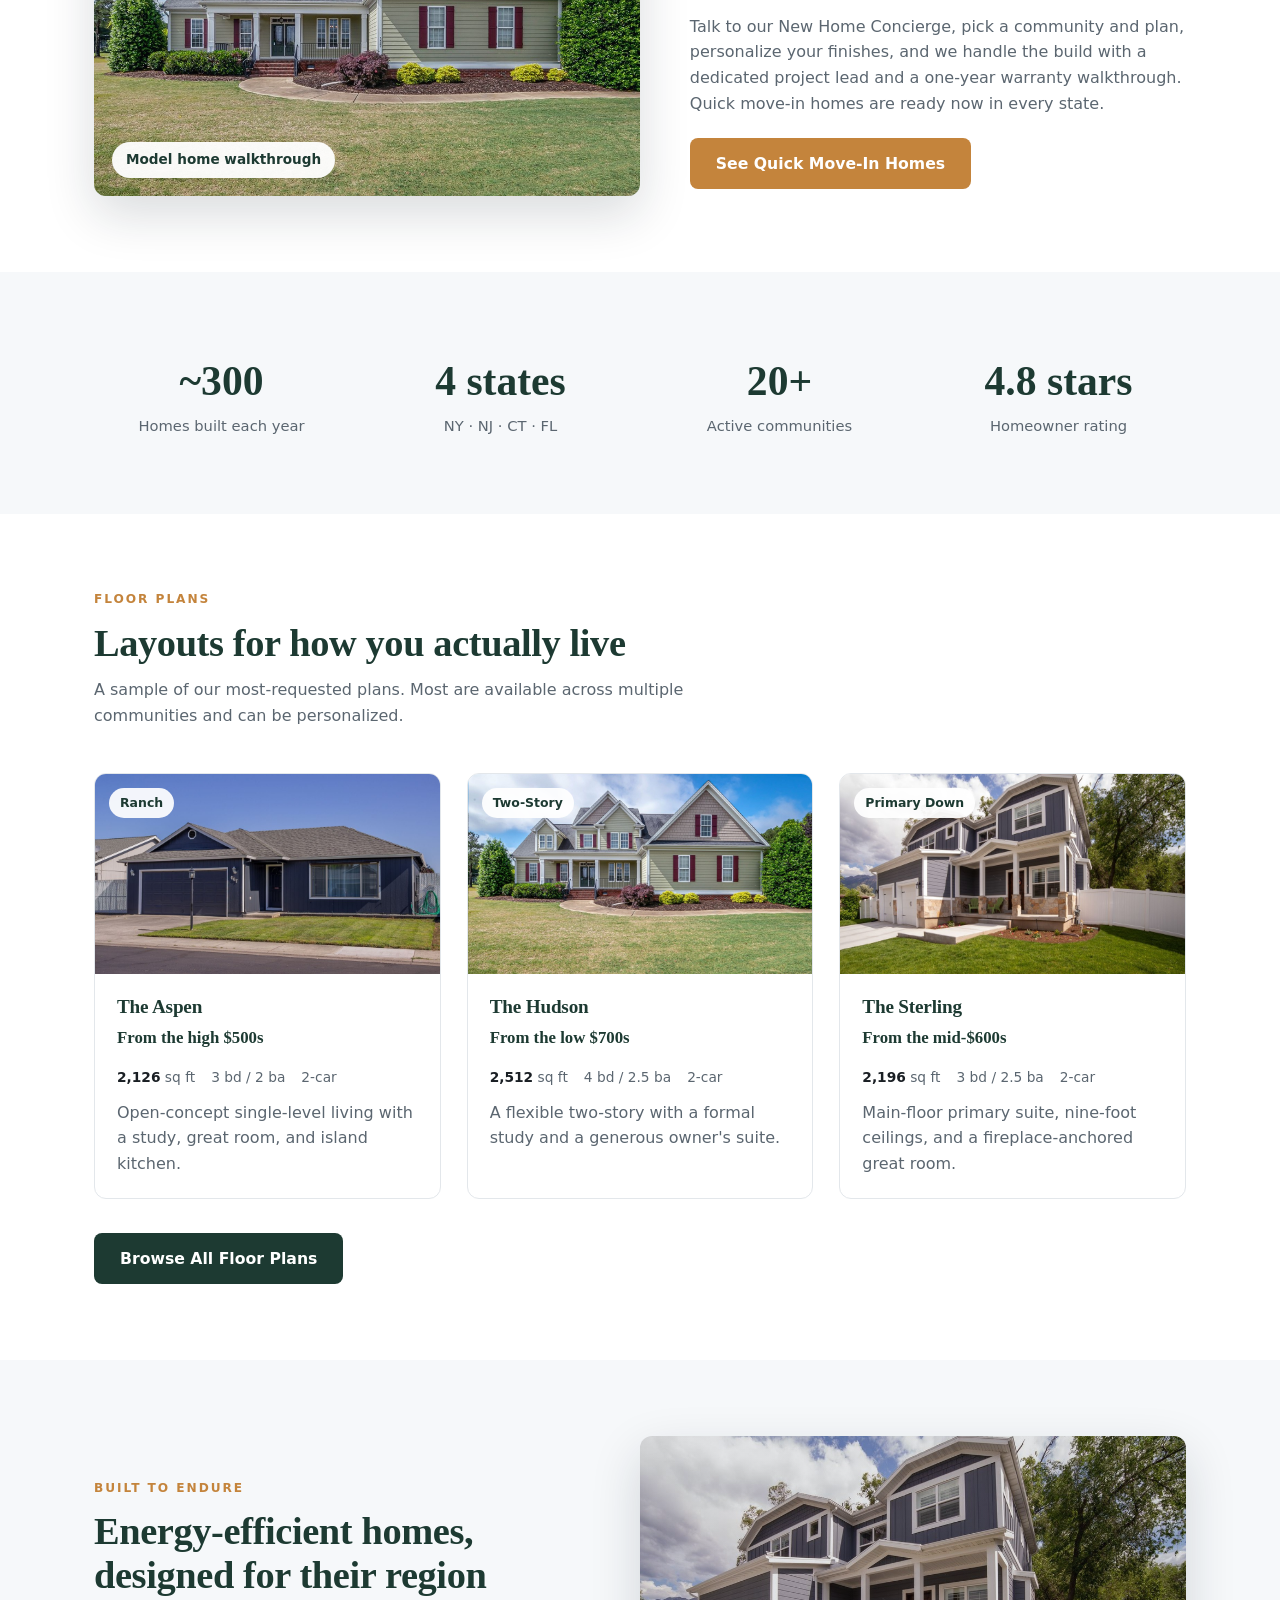
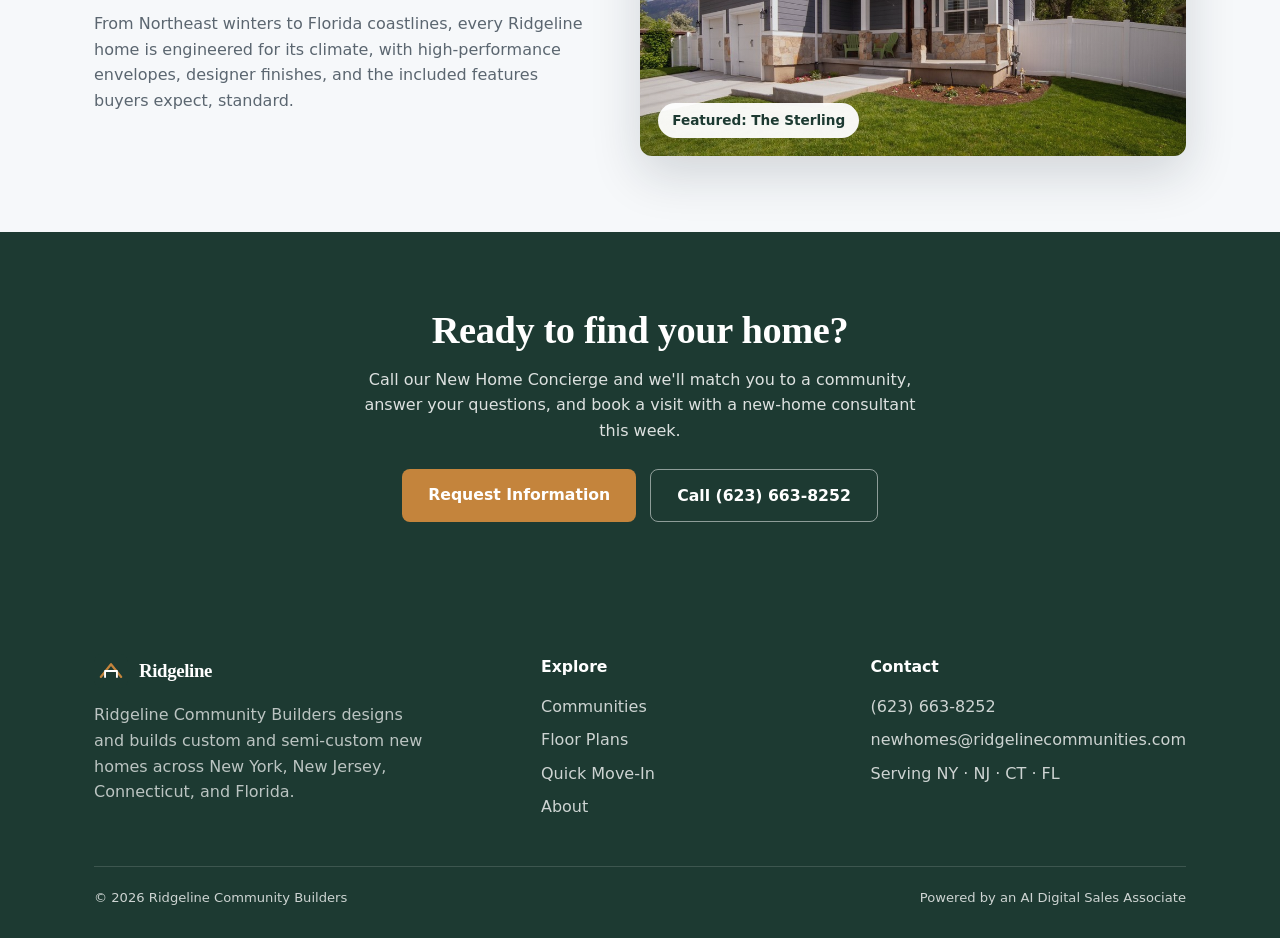
==== commit 973c0729: "Remove duplicate custom concierge launcher; keep single GHL Avery widget The dsa-concierge.js launch" ====
--- a/index.html
+++ b/index.html
@@ -133,6 +133,4 @@
 <script src="https://widgets.leadconnectorhq.com/loader.js" data-resources-url="https://widgets.leadconnectorhq.com/chat-widget/loader.js" data-widget-id="6a3be5fe5ccb4c81af66426f"></script>
 
 
-<!-- Ridgeline DSA: Avery branded concierge launcher (chat + voice switch) -->
-<script defer src="assets/dsa-concierge.js"></script>
 </body></html>
